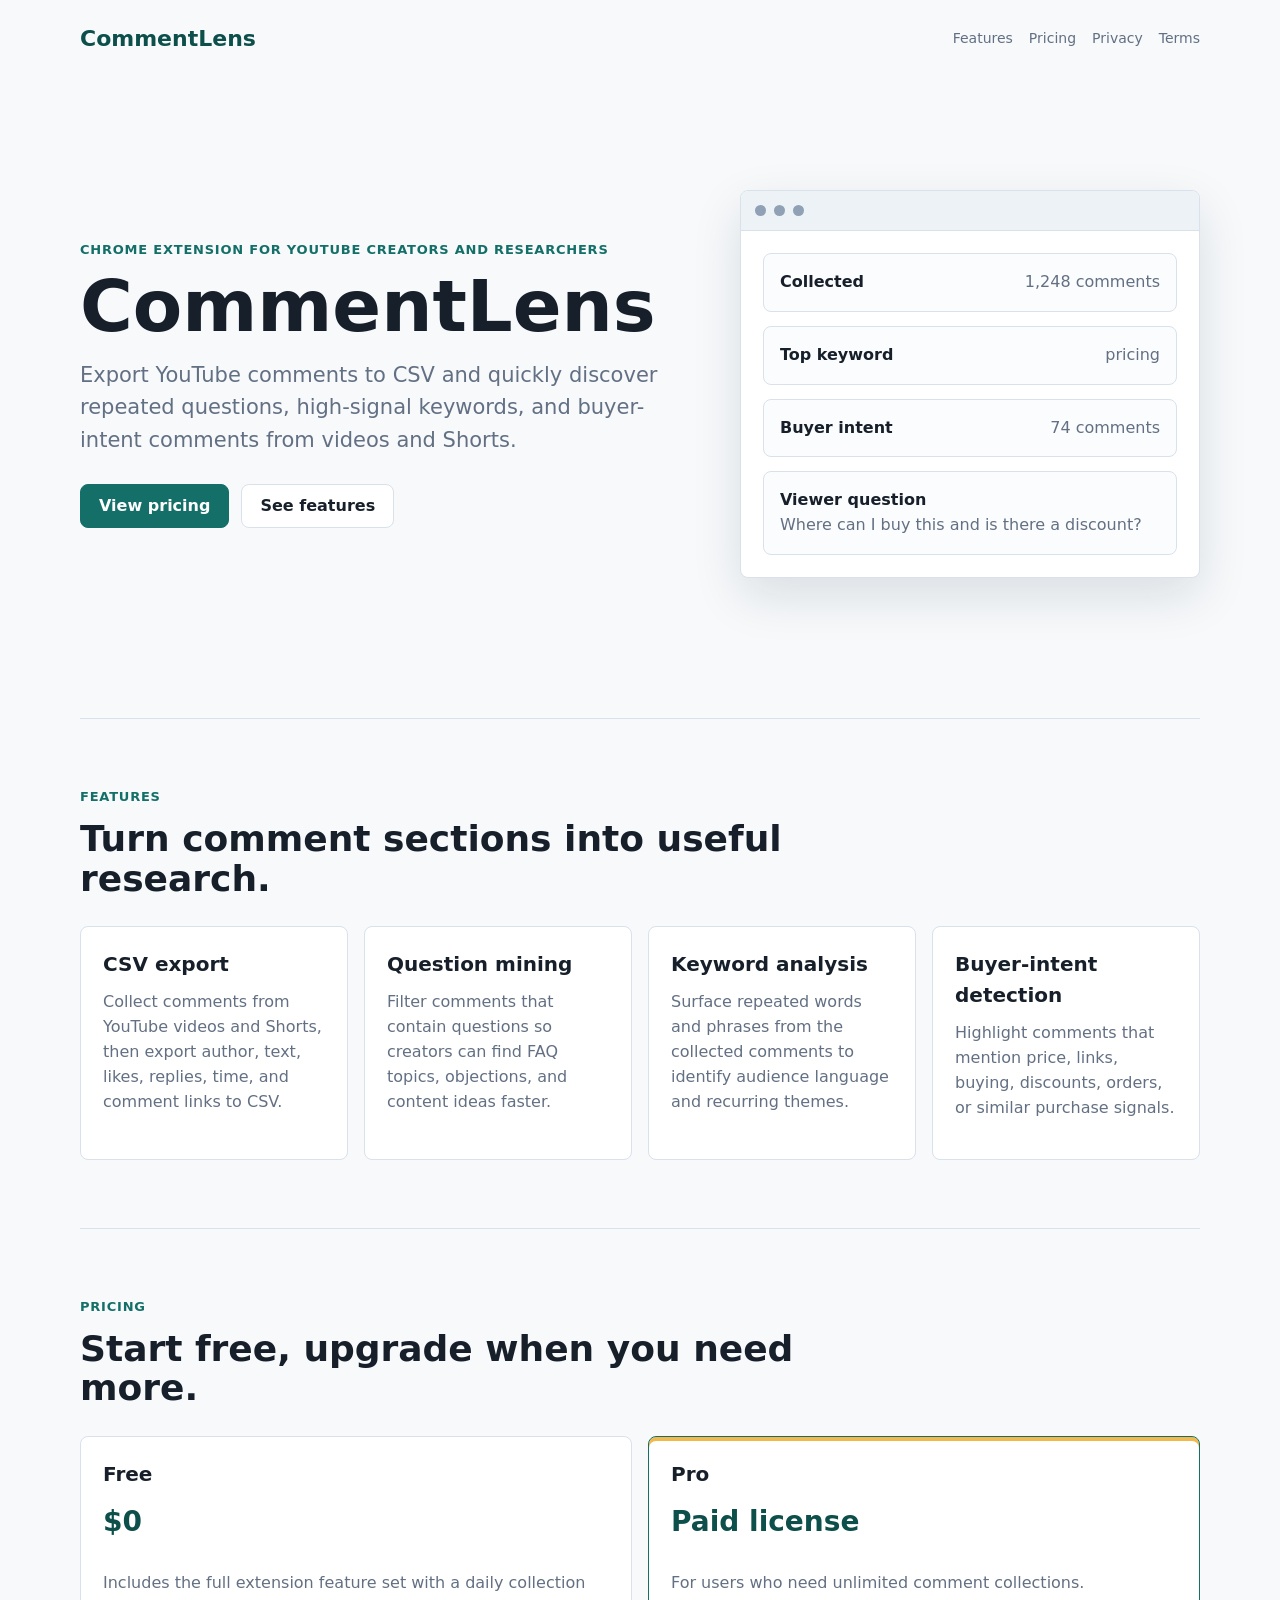
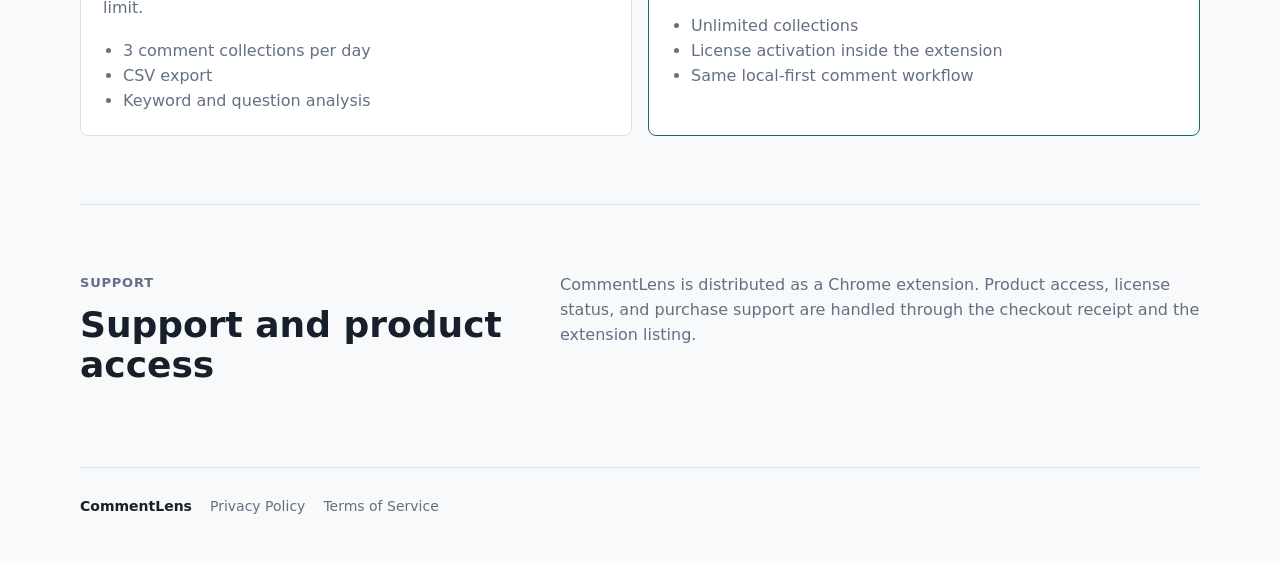
==== index.html @ 82116040 "Add CommentLens website" ====
<!doctype html>
<html lang="en">
  <head>
    <meta charset="utf-8" />
    <meta name="viewport" content="width=device-width, initial-scale=1" />
    <title>CommentLens - YouTube Comment Exporter and Analyzer</title>
    <meta
      name="description"
      content="CommentLens is a Chrome extension for exporting YouTube comments to CSV and finding common questions, keywords, and buyer-intent signals."
    />
    <link rel="stylesheet" href="./styles.css" />
  </head>
  <body>
    <header class="site-header">
      <a class="brand" href="./index.html">CommentLens</a>
      <nav aria-label="Main navigation">
        <a href="#features">Features</a>
        <a href="#pricing">Pricing</a>
        <a href="./privacy.html">Privacy</a>
        <a href="./terms.html">Terms</a>
      </nav>
    </header>

    <main>
      <section class="hero">
        <div class="hero-copy">
          <p class="eyebrow">Chrome extension for YouTube creators and researchers</p>
          <h1>CommentLens</h1>
          <p class="lead">
            Export YouTube comments to CSV and quickly discover repeated questions, high-signal
            keywords, and buyer-intent comments from videos and Shorts.
          </p>
          <div class="actions">
            <a class="button primary" href="#pricing">View pricing</a>
            <a class="button secondary" href="#features">See features</a>
          </div>
        </div>
        <div class="product-panel" aria-label="CommentLens product preview">
          <div class="panel-top">
            <span></span>
            <span></span>
            <span></span>
          </div>
          <div class="panel-body">
            <div class="metric">
              <strong>Collected</strong>
              <span>1,248 comments</span>
            </div>
            <div class="metric">
              <strong>Top keyword</strong>
              <span>pricing</span>
            </div>
            <div class="metric">
              <strong>Buyer intent</strong>
              <span>74 comments</span>
            </div>
            <div class="comment-row">
              <b>Viewer question</b>
              <p>Where can I buy this and is there a discount?</p>
            </div>
          </div>
        </div>
      </section>

      <section id="features" class="section">
        <div class="section-heading">
          <p class="eyebrow">Features</p>
          <h2>Turn comment sections into useful research.</h2>
        </div>
        <div class="feature-grid">
          <article>
            <h3>CSV export</h3>
            <p>
              Collect comments from YouTube videos and Shorts, then export author, text, likes,
              replies, time, and comment links to CSV.
            </p>
          </article>
          <article>
            <h3>Question mining</h3>
            <p>
              Filter comments that contain questions so creators can find FAQ topics, objections,
              and content ideas faster.
            </p>
          </article>
          <article>
            <h3>Keyword analysis</h3>
            <p>
              Surface repeated words and phrases from the collected comments to identify audience
              language and recurring themes.
            </p>
          </article>
          <article>
            <h3>Buyer-intent detection</h3>
            <p>
              Highlight comments that mention price, links, buying, discounts, orders, or similar
              purchase signals.
            </p>
          </article>
        </div>
      </section>

      <section id="pricing" class="section pricing">
        <div class="section-heading">
          <p class="eyebrow">Pricing</p>
          <h2>Start free, upgrade when you need more.</h2>
        </div>
        <div class="pricing-grid">
          <article>
            <h3>Free</h3>
            <p class="price">$0</p>
            <p>Includes the full extension feature set with a daily collection limit.</p>
            <ul>
              <li>3 comment collections per day</li>
              <li>CSV export</li>
              <li>Keyword and question analysis</li>
            </ul>
          </article>
          <article class="featured">
            <h3>Pro</h3>
            <p class="price">Paid license</p>
            <p>For users who need unlimited comment collections.</p>
            <ul>
              <li>Unlimited collections</li>
              <li>License activation inside the extension</li>
              <li>Same local-first comment workflow</li>
            </ul>
          </article>
        </div>
      </section>

      <section class="section support">
        <div>
          <p class="eyebrow">Support</p>
          <h2>Support and product access</h2>
        </div>
        <p>
          CommentLens is distributed as a Chrome extension. Product access, license status, and
          purchase support are handled through the checkout receipt and the extension listing.
        </p>
      </section>
    </main>

    <footer class="site-footer">
      <span>CommentLens</span>
      <a href="./privacy.html">Privacy Policy</a>
      <a href="./terms.html">Terms of Service</a>
    </footer>
  </body>
</html>
---- styles.css ----
:root {
  color-scheme: light;
  --ink: #17202a;
  --muted: #637083;
  --line: #d9e1ea;
  --paper: #f7f9fb;
  --panel: #ffffff;
  --accent: #146f68;
  --accent-dark: #0d4f4a;
  --gold: #f2b84b;
  --shadow: 0 18px 50px rgba(16, 32, 50, 0.12);
}

* {
  box-sizing: border-box;
}

body {
  margin: 0;
  background: var(--paper);
  color: var(--ink);
  font-family:
    Inter, ui-sans-serif, system-ui, -apple-system, BlinkMacSystemFont, "Segoe UI", sans-serif;
  line-height: 1.55;
}

a {
  color: inherit;
}

.site-header {
  display: flex;
  align-items: center;
  justify-content: space-between;
  gap: 24px;
  width: min(1120px, calc(100% - 40px));
  margin: 0 auto;
  padding: 22px 0;
}

.brand {
  color: var(--accent-dark);
  font-size: 22px;
  font-weight: 800;
  text-decoration: none;
}

nav {
  display: flex;
  flex-wrap: wrap;
  gap: 16px;
  color: var(--muted);
  font-size: 14px;
}

nav a,
.site-footer a {
  text-decoration: none;
}

nav a:hover,
.site-footer a:hover {
  color: var(--accent-dark);
}

.hero {
  display: grid;
  grid-template-columns: minmax(0, 1fr) minmax(320px, 460px);
  align-items: center;
  gap: 48px;
  width: min(1120px, calc(100% - 40px));
  min-height: 640px;
  margin: 0 auto;
  padding: 44px 0 72px;
}

.eyebrow {
  margin: 0 0 12px;
  color: var(--accent);
  font-size: 13px;
  font-weight: 800;
  letter-spacing: 0.06em;
  text-transform: uppercase;
}

h1,
h2,
h3,
p {
  margin-top: 0;
}

h1 {
  margin-bottom: 18px;
  font-size: 72px;
  line-height: 0.95;
  letter-spacing: 0;
}

h2 {
  margin-bottom: 14px;
  font-size: 36px;
  line-height: 1.1;
  letter-spacing: 0;
}

h3 {
  margin-bottom: 10px;
  font-size: 20px;
}

.lead {
  max-width: 620px;
  color: var(--muted);
  font-size: 21px;
}

.actions {
  display: flex;
  flex-wrap: wrap;
  gap: 12px;
  margin-top: 28px;
}

.button {
  display: inline-flex;
  align-items: center;
  justify-content: center;
  min-height: 44px;
  padding: 0 18px;
  border: 1px solid var(--line);
  border-radius: 8px;
  font-weight: 800;
  text-decoration: none;
}

.button.primary {
  border-color: var(--accent);
  background: var(--accent);
  color: white;
}

.button.secondary {
  background: white;
}

.product-panel {
  overflow: hidden;
  border: 1px solid var(--line);
  border-radius: 8px;
  background: var(--panel);
  box-shadow: var(--shadow);
}

.panel-top {
  display: flex;
  gap: 8px;
  border-bottom: 1px solid var(--line);
  padding: 14px;
  background: #edf2f6;
}

.panel-top span {
  width: 11px;
  height: 11px;
  border-radius: 50%;
  background: #90a1b5;
}

.panel-body {
  display: grid;
  gap: 14px;
  padding: 22px;
}

.metric,
.comment-row {
  border: 1px solid var(--line);
  border-radius: 8px;
  padding: 16px;
  background: #fbfcfd;
}

.metric {
  display: flex;
  justify-content: space-between;
  gap: 12px;
}

.metric span,
.comment-row p {
  color: var(--muted);
}

.comment-row p {
  margin-bottom: 0;
}

.section {
  width: min(1120px, calc(100% - 40px));
  margin: 0 auto;
  padding: 68px 0;
  border-top: 1px solid var(--line);
}

.section-heading {
  max-width: 720px;
  margin-bottom: 28px;
}

.feature-grid,
.pricing-grid {
  display: grid;
  grid-template-columns: repeat(4, minmax(0, 1fr));
  gap: 16px;
}

.pricing-grid {
  grid-template-columns: repeat(2, minmax(0, 1fr));
}

article {
  border: 1px solid var(--line);
  border-radius: 8px;
  background: var(--panel);
  padding: 22px;
}

article p,
article li,
.support p,
.legal p,
.legal li {
  color: var(--muted);
}

.featured {
  border-color: var(--accent);
  box-shadow: inset 0 4px 0 var(--gold);
}

.price {
  color: var(--accent-dark);
  font-size: 28px;
  font-weight: 800;
}

ul {
  margin: 18px 0 0;
  padding-left: 20px;
}

.support {
  display: grid;
  grid-template-columns: 0.7fr 1fr;
  gap: 32px;
}

.site-footer {
  display: flex;
  flex-wrap: wrap;
  gap: 18px;
  width: min(1120px, calc(100% - 40px));
  margin: 0 auto;
  padding: 28px 0 44px;
  border-top: 1px solid var(--line);
  color: var(--muted);
  font-size: 14px;
}

.site-footer span {
  color: var(--ink);
  font-weight: 800;
}

.legal {
  width: min(780px, calc(100% - 40px));
  margin: 0 auto;
  padding: 58px 0 76px;
}

.legal h1 {
  font-size: 48px;
}

.legal h2 {
  margin-top: 34px;
  font-size: 24px;
}

.muted {
  color: var(--muted);
}

@media (max-width: 820px) {
  .site-header,
  .hero,
  .support {
    display: block;
  }

  nav {
    margin-top: 14px;
  }

  .hero {
    min-height: auto;
    padding-top: 26px;
  }

  h1 {
    font-size: 50px;
  }

  h2 {
    font-size: 30px;
  }

  .product-panel {
    margin-top: 34px;
  }

  .feature-grid,
  .pricing-grid {
    grid-template-columns: 1fr;
  }
}
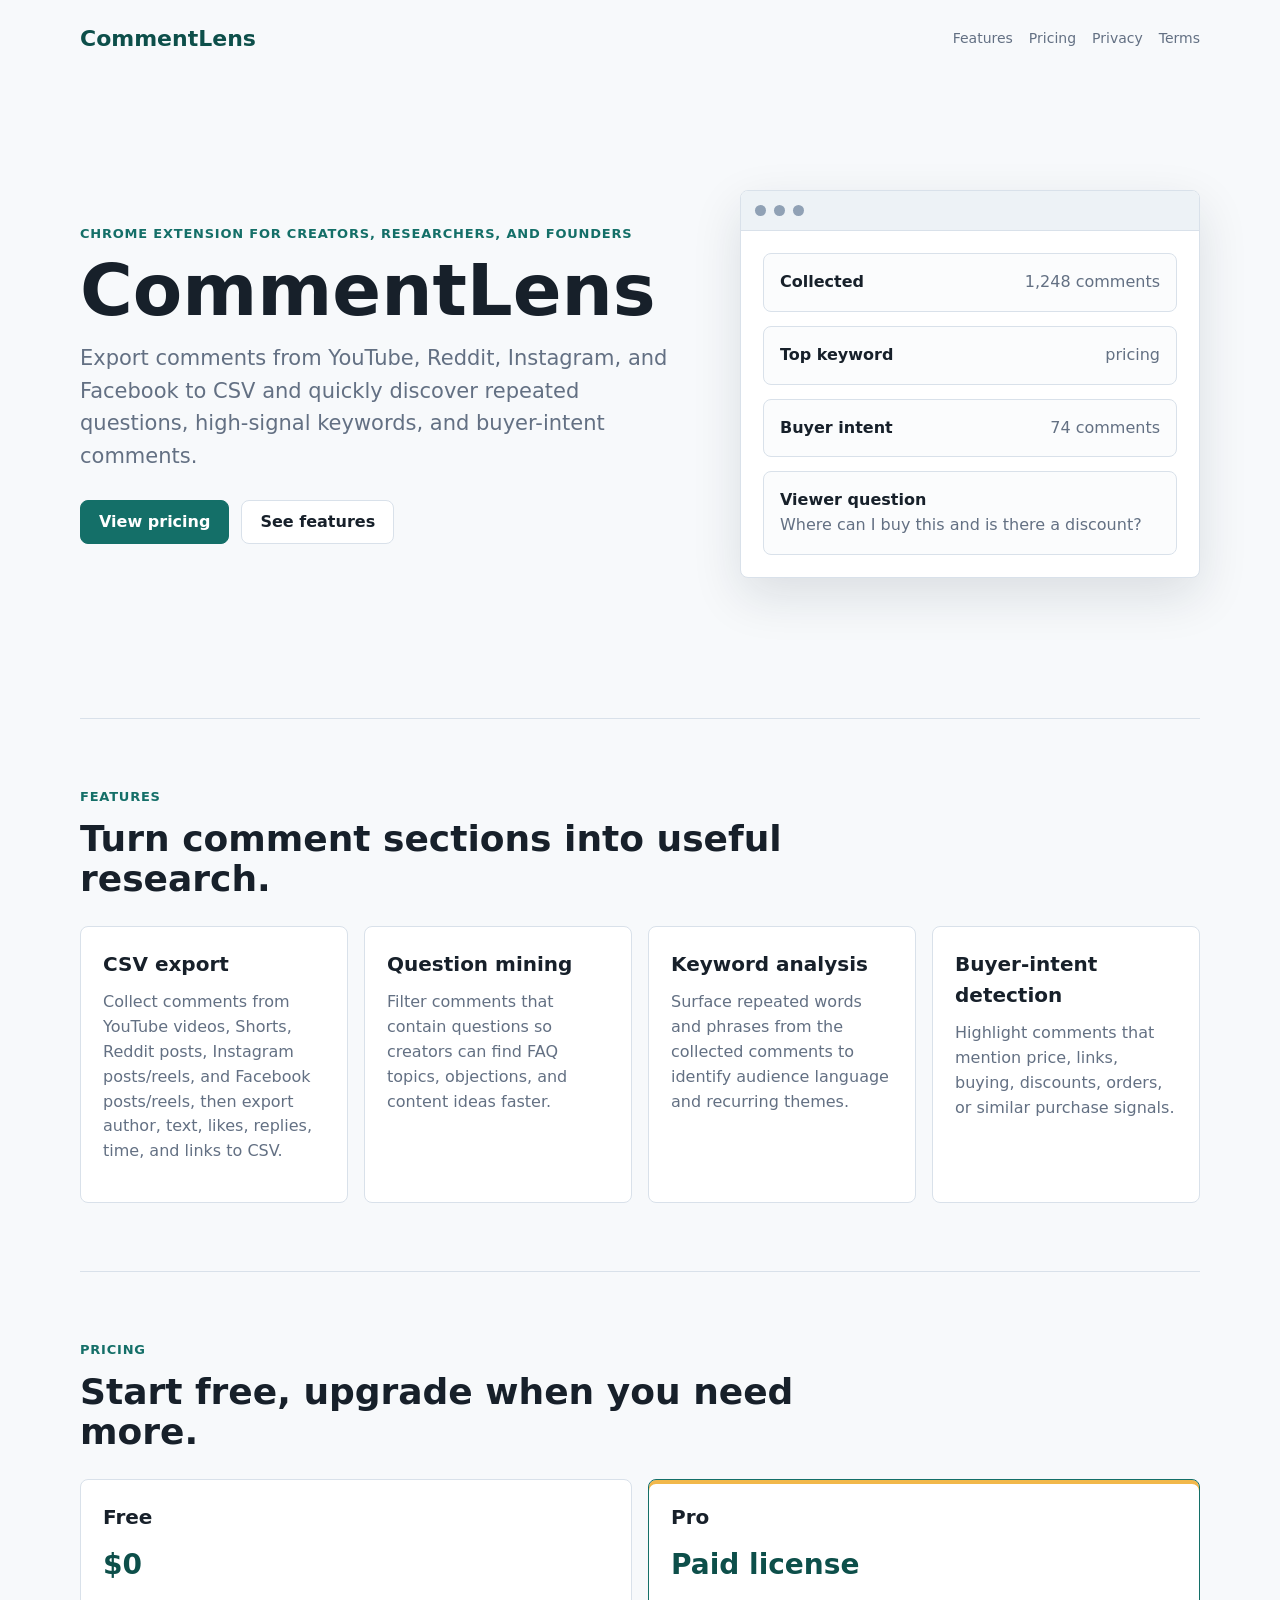
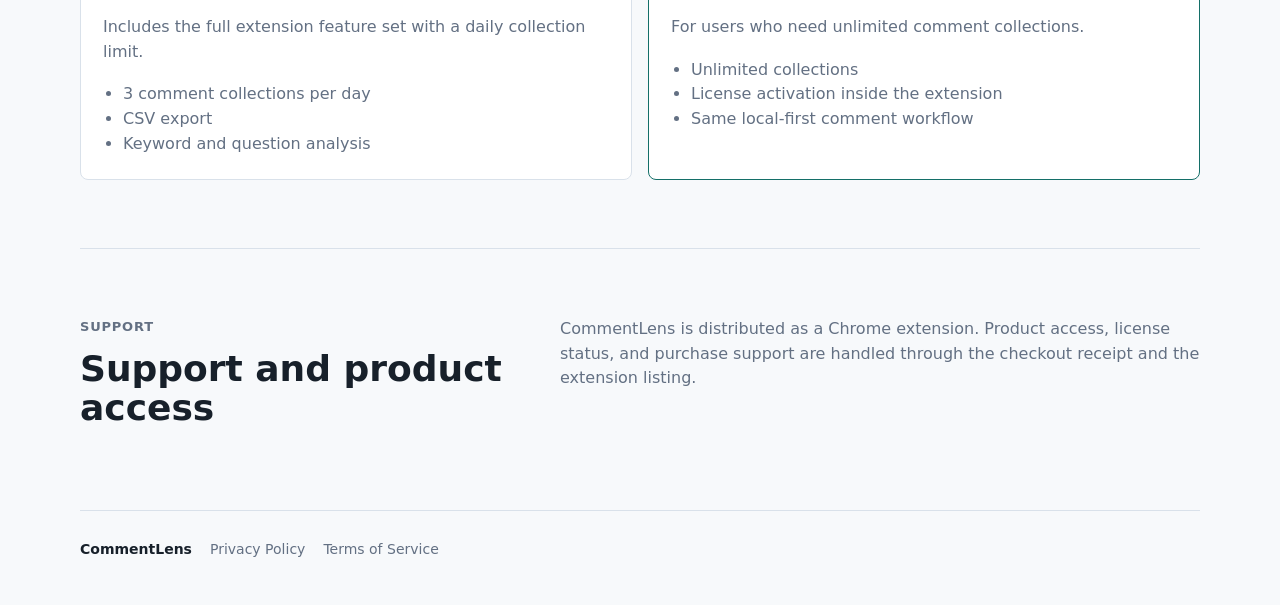
==== commit 112d47bd: "1" ====
--- a/index.html
+++ b/index.html
@@ -3,10 +3,10 @@
   <head>
     <meta charset="utf-8" />
     <meta name="viewport" content="width=device-width, initial-scale=1" />
-    <title>CommentLens - YouTube Comment Exporter and Analyzer</title>
+    <title>CommentLens - Comment Exporter and Analyzer</title>
     <meta
       name="description"
-      content="CommentLens is a Chrome extension for exporting YouTube comments to CSV and finding common questions, keywords, and buyer-intent signals."
+      content="CommentLens is a Chrome extension for exporting comments from YouTube, Reddit, Instagram, and Facebook to CSV and finding common questions, keywords, and buyer-intent signals."
     />
     <link rel="stylesheet" href="./styles.css" />
   </head>
@@ -24,11 +24,11 @@
     <main>
       <section class="hero">
         <div class="hero-copy">
-          <p class="eyebrow">Chrome extension for YouTube creators and researchers</p>
+          <p class="eyebrow">Chrome extension for creators, researchers, and founders</p>
           <h1>CommentLens</h1>
           <p class="lead">
-            Export YouTube comments to CSV and quickly discover repeated questions, high-signal
-            keywords, and buyer-intent comments from videos and Shorts.
+            Export comments from YouTube, Reddit, Instagram, and Facebook to CSV and quickly
+            discover repeated questions, high-signal keywords, and buyer-intent comments.
           </p>
           <div class="actions">
             <a class="button primary" href="#pricing">View pricing</a>
@@ -71,8 +71,9 @@
           <article>
             <h3>CSV export</h3>
             <p>
-              Collect comments from YouTube videos and Shorts, then export author, text, likes,
-              replies, time, and comment links to CSV.
+              Collect comments from YouTube videos, Shorts, Reddit posts, Instagram posts/reels,
+              and Facebook posts/reels, then export author, text, likes, replies, time, and links
+              to CSV.
             </p>
           </article>
           <article>
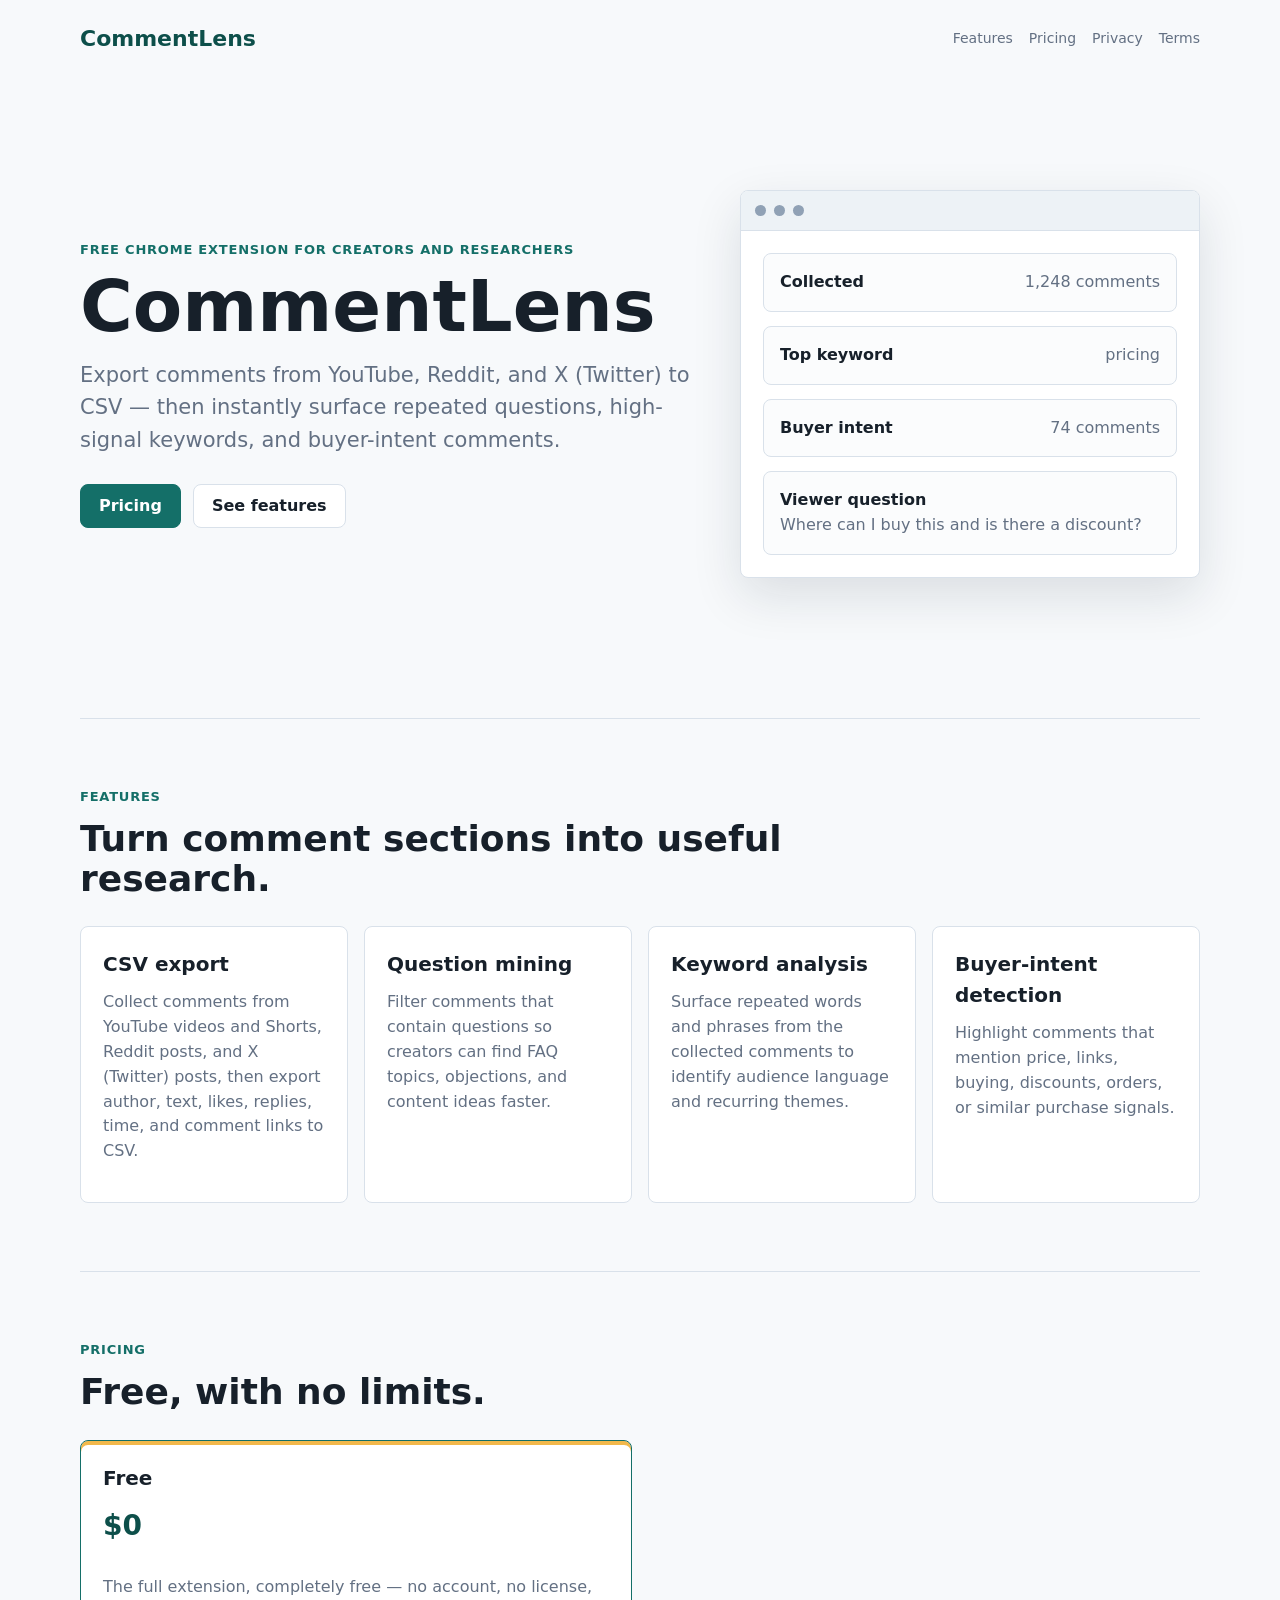
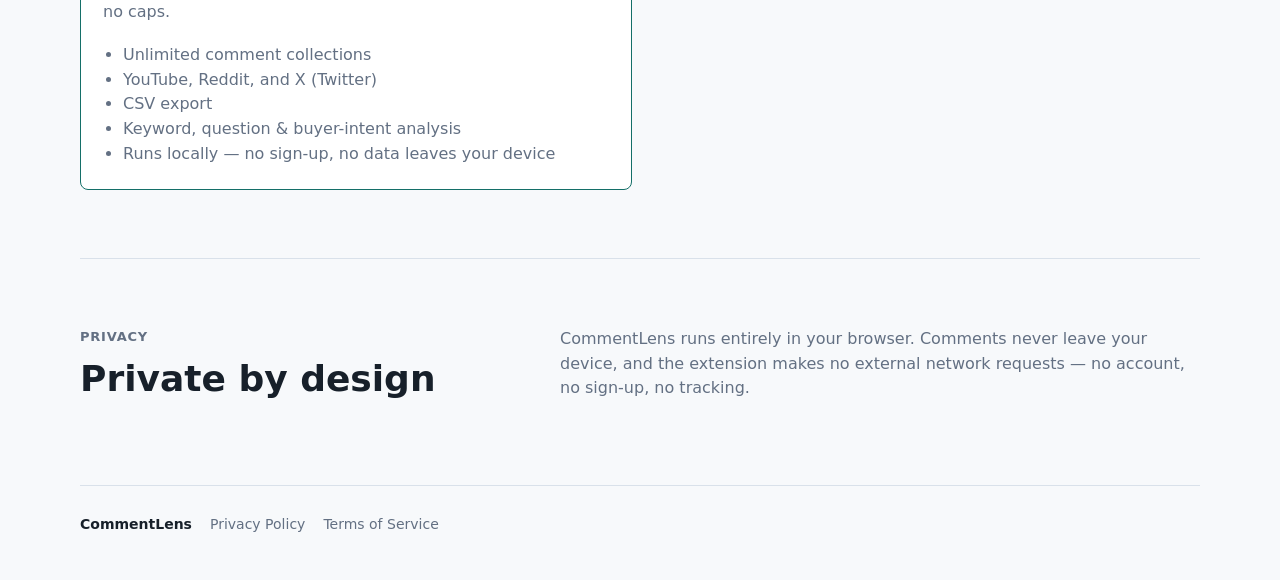
==== commit 3b332fa8: "Update site to YouTube/Reddit/X, free, local-only privacy Co-Authored-By: Claude Opus 4.8 <noreply@a" ====
--- a/index.html
+++ b/index.html
@@ -3,10 +3,10 @@
   <head>
     <meta charset="utf-8" />
     <meta name="viewport" content="width=device-width, initial-scale=1" />
-    <title>CommentLens - Comment Exporter and Analyzer</title>
+    <title>CommentLens — Comment Exporter & Analyzer for YouTube, Reddit & X</title>
     <meta
       name="description"
-      content="CommentLens is a Chrome extension for exporting comments from YouTube, Reddit, Instagram, and Facebook to CSV and finding common questions, keywords, and buyer-intent signals."
+      content="Free Chrome extension to export YouTube, Reddit, and X (Twitter) comments to CSV and find questions, keywords, and buyer-intent signals. Runs entirely in your browser."
     />
     <link rel="stylesheet" href="./styles.css" />
   </head>
@@ -24,14 +24,14 @@
     <main>
       <section class="hero">
         <div class="hero-copy">
-          <p class="eyebrow">Chrome extension for creators, researchers, and founders</p>
+          <p class="eyebrow">Free Chrome extension for creators and researchers</p>
           <h1>CommentLens</h1>
           <p class="lead">
-            Export comments from YouTube, Reddit, Instagram, and Facebook to CSV and quickly
-            discover repeated questions, high-signal keywords, and buyer-intent comments.
+            Export comments from YouTube, Reddit, and X (Twitter) to CSV — then instantly surface
+            repeated questions, high-signal keywords, and buyer-intent comments.
           </p>
           <div class="actions">
-            <a class="button primary" href="#pricing">View pricing</a>
+            <a class="button primary" href="#pricing">Pricing</a>
             <a class="button secondary" href="#features">See features</a>
           </div>
         </div>
@@ -71,9 +71,8 @@
           <article>
             <h3>CSV export</h3>
             <p>
-              Collect comments from YouTube videos, Shorts, Reddit posts, Instagram posts/reels,
-              and Facebook posts/reels, then export author, text, likes, replies, time, and links
-              to CSV.
+              Collect comments from YouTube videos and Shorts, Reddit posts, and X (Twitter) posts,
+              then export author, text, likes, replies, time, and comment links to CSV.
             </p>
           </article>
           <article>
@@ -103,27 +102,19 @@
       <section id="pricing" class="section pricing">
         <div class="section-heading">
           <p class="eyebrow">Pricing</p>
-          <h2>Start free, upgrade when you need more.</h2>
+          <h2>Free, with no limits.</h2>
         </div>
         <div class="pricing-grid">
-          <article>
+          <article class="featured">
             <h3>Free</h3>
             <p class="price">$0</p>
-            <p>Includes the full extension feature set with a daily collection limit.</p>
+            <p>The full extension, completely free — no account, no license, no caps.</p>
             <ul>
-              <li>3 comment collections per day</li>
+              <li>Unlimited comment collections</li>
+              <li>YouTube, Reddit, and X (Twitter)</li>
               <li>CSV export</li>
-              <li>Keyword and question analysis</li>
-            </ul>
-          </article>
-          <article class="featured">
-            <h3>Pro</h3>
-            <p class="price">Paid license</p>
-            <p>For users who need unlimited comment collections.</p>
-            <ul>
-              <li>Unlimited collections</li>
-              <li>License activation inside the extension</li>
-              <li>Same local-first comment workflow</li>
+              <li>Keyword, question &amp; buyer-intent analysis</li>
+              <li>Runs locally — no sign-up, no data leaves your device</li>
             </ul>
           </article>
         </div>
@@ -131,12 +122,12 @@
 
       <section class="section support">
         <div>
-          <p class="eyebrow">Support</p>
-          <h2>Support and product access</h2>
+          <p class="eyebrow">Privacy</p>
+          <h2>Private by design</h2>
         </div>
         <p>
-          CommentLens is distributed as a Chrome extension. Product access, license status, and
-          purchase support are handled through the checkout receipt and the extension listing.
+          CommentLens runs entirely in your browser. Comments never leave your device, and the
+          extension makes no external network requests — no account, no sign-up, no tracking.
         </p>
       </section>
     </main>
